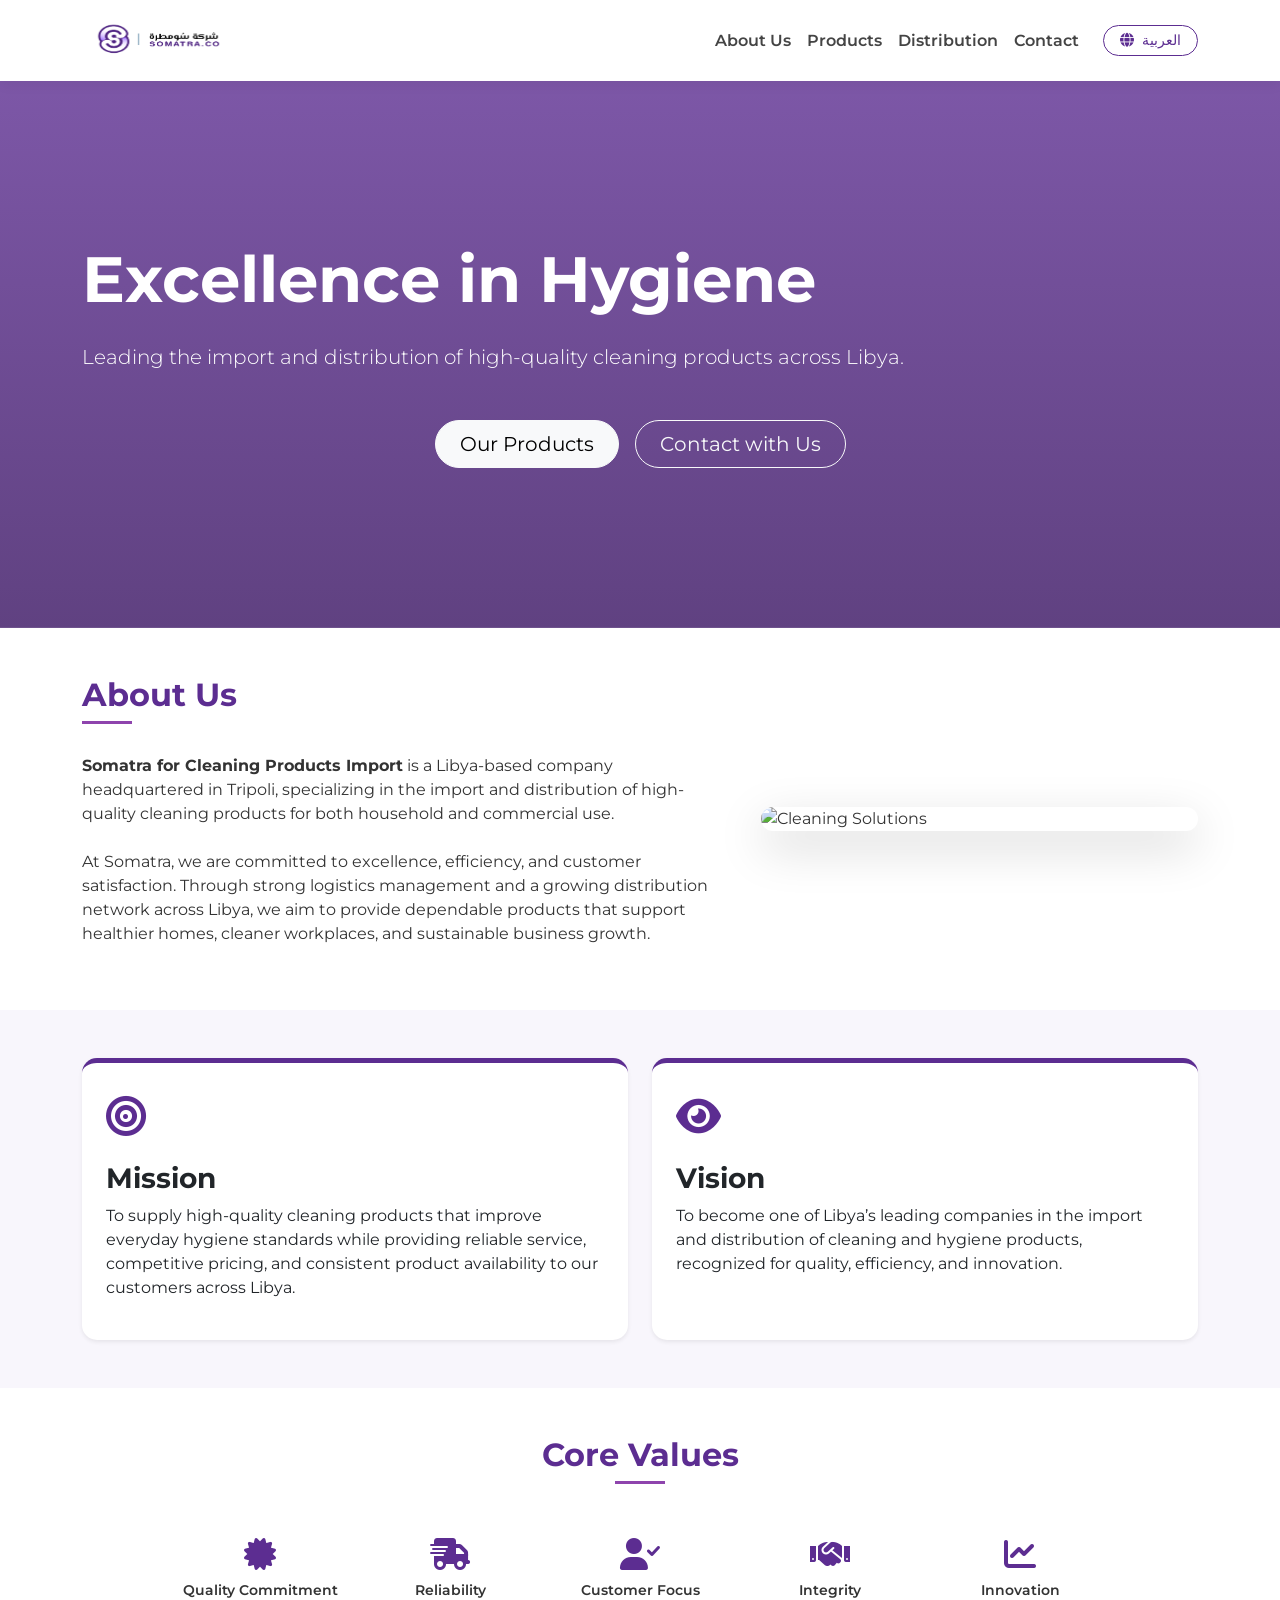
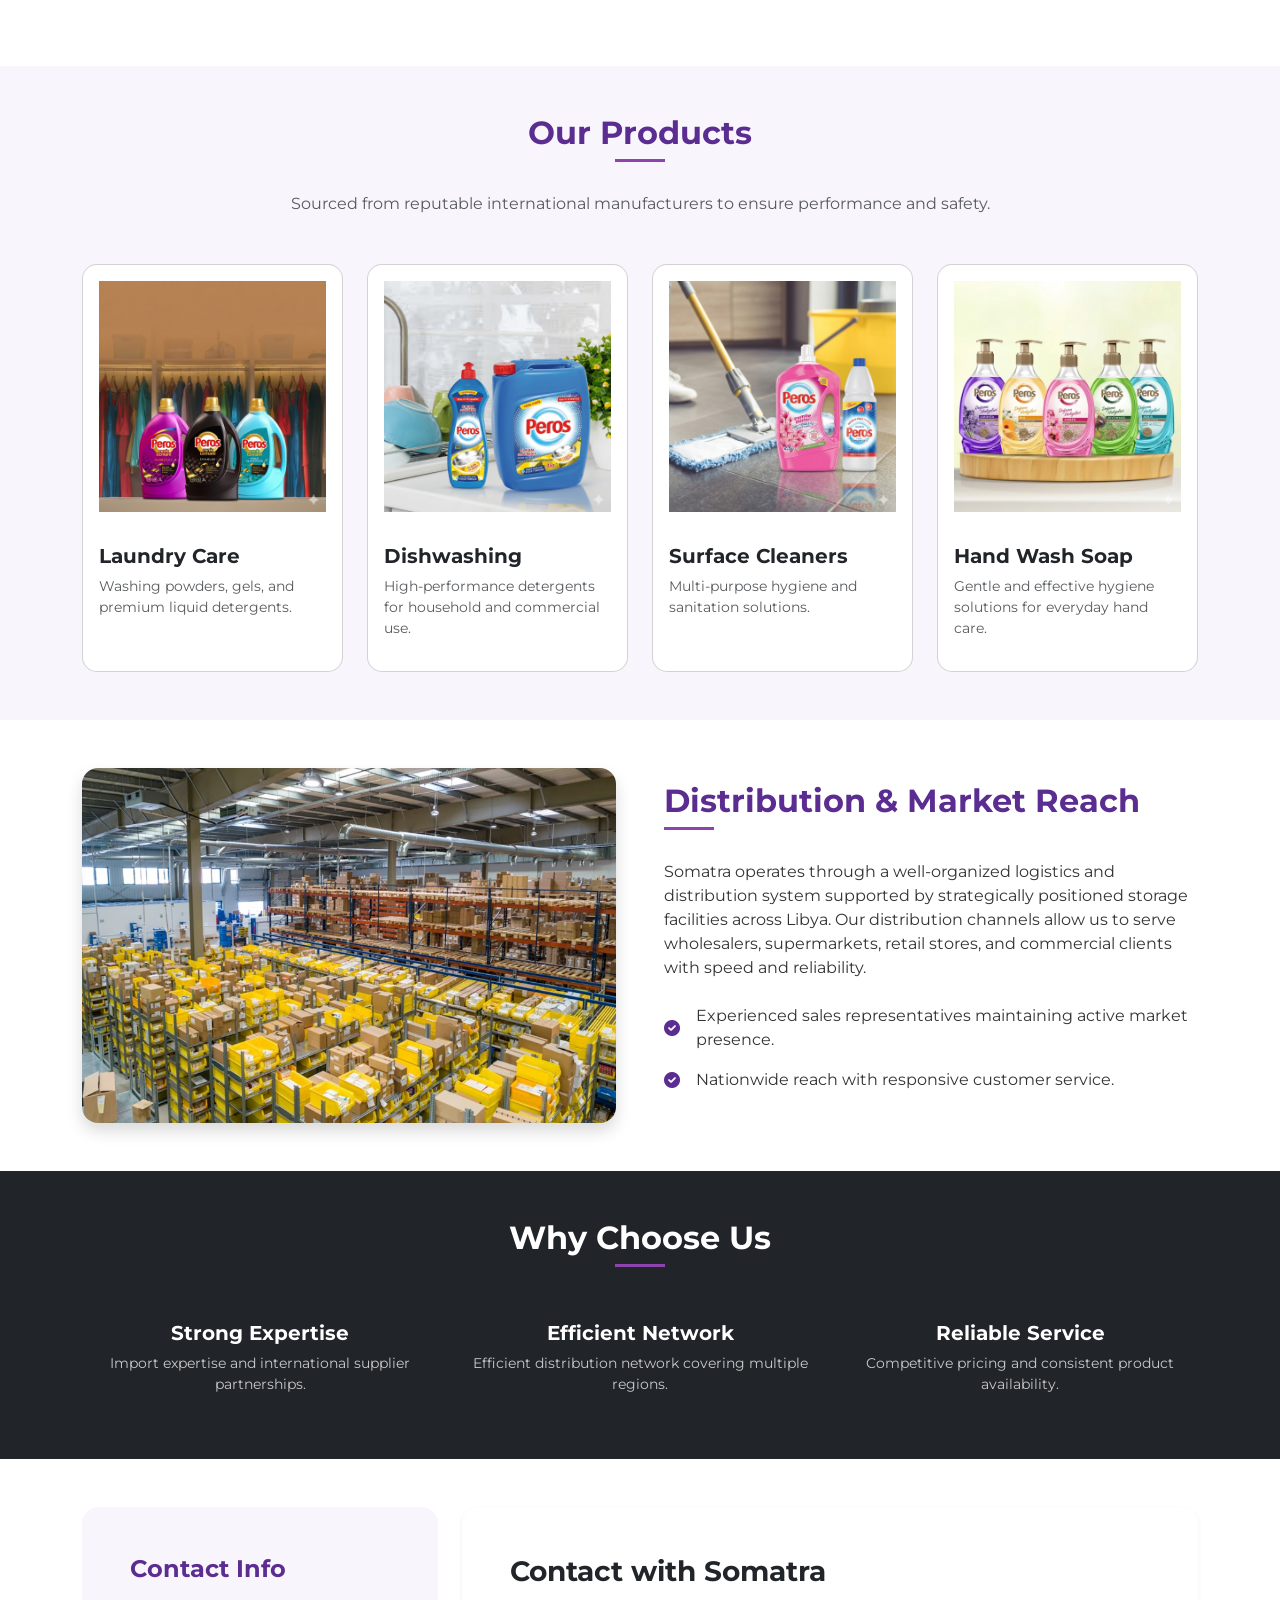
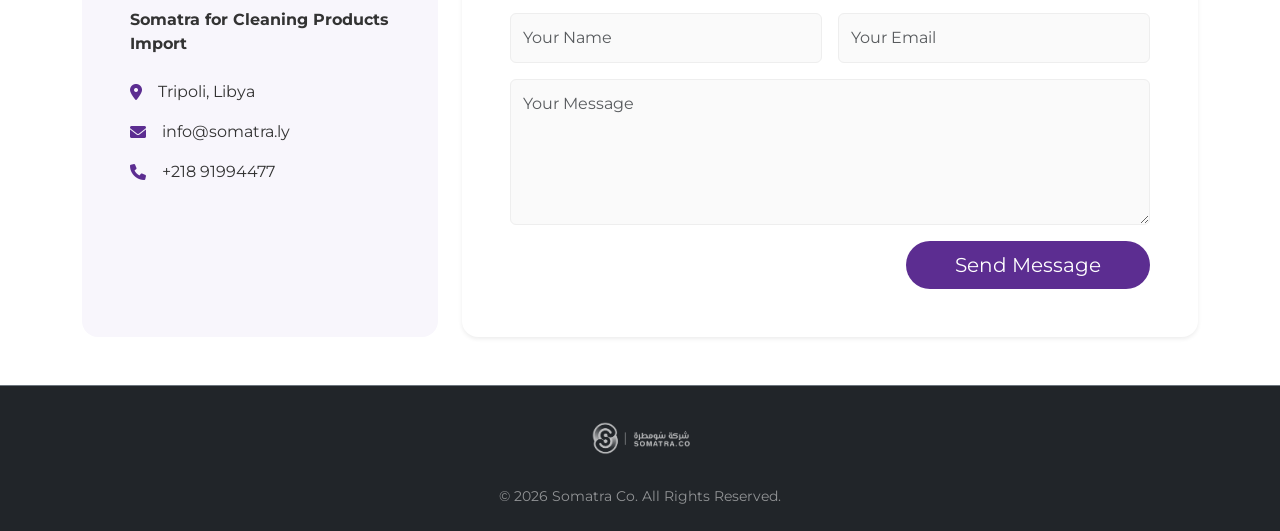
==== index.html @ 6fe9562f "Add files via upload Initial upload v2" ====
<!DOCTYPE html>
<html lang="en" dir="ltr">
<head>
    <meta charset="UTF-8">
    <meta name="viewport" content="width=device-width, initial-scale=1.0">
    <title>Somatra | Cleaning Products Import</title>
    
    <link href="https://cdn.jsdelivr.net/npm/bootstrap@5.3.0/dist/css/bootstrap.min.css" rel="stylesheet">
    <link href="https://fonts.googleapis.com/css2?family=Montserrat:wght@400;700&family=Noto+Kufi+Arabic:wght@400;700&display=swap" rel="stylesheet">
    <link rel="stylesheet" href="https://cdnjs.cloudflare.com/ajax/libs/font-awesome/6.0.0/css/all.min.css">
    <link rel="stylesheet" href="css/style.css">
</head>
<body>

    <nav class="navbar navbar-expand-lg sticky-top">
        <div class="container">
            <a class="navbar-brand" href="#">
                <img src="images\Logo_2.png" alt="Somatra Logo" height="65" width="150">
            </a>
            <button class="navbar-toggler" type="button" data-bs-toggle="collapse" data-bs-target="#navbarNav">
                <span class="navbar-toggler-icon"></span>
            </button>
            <div class="collapse navbar-collapse" id="navbarNav">
                <ul class="navbar-nav ms-auto align-items-center">
                    <li class="nav-item"><a class="nav-link" href="#about">About Us</a></li>
                    <li class="nav-item"><a class="nav-link" href="#products">Products</a></li>
                    <li class="nav-item"><a class="nav-link" href="#distribution">Distribution</a></li>
                    <li class="nav-item"><a class="nav-link" href="#contact">Contact</a></li>
                    <li class="nav-item ms-lg-3">
                        <button class="btn btn-outline-purple btn-sm rounded-pill px-3" id="lang-toggle">
                            <i class="fas fa-globe me-1"></i> العربية
                        </button>
                    </li>
                </ul>
            </div>
        </div>
    </nav>

    <header class="hero">
        <div class="container">
            <h1 class="display-3 fw-bold mb-4">Excellence in Hygiene</h1>
            <p class="lead mb-5">Leading the import and distribution of high-quality cleaning products across Libya.</p>
            <div class="d-flex justify-content-center gap-3">
                <a href="#products" class="btn btn-light btn-lg rounded-pill px-4">Our Products</a>
                <a href="#contact" class="btn btn-outline-light btn-lg rounded-pill px-4">Contact with Us</a>
            </div>
        </div>
    </header>

    <section id="about" class="py-5">
        <div class="container">
            <div class="row align-items-center g-5">
                <div class="col-lg-7">
                    <h2 class="section-title text-start">About Us</h2>
                    <p class="mb-4"><strong>Somatra for Cleaning Products Import</strong> is a Libya-based company headquartered in Tripoli, specializing in the import and distribution of high-quality cleaning products for both household and commercial use.</p>
                    <p>At Somatra, we are committed to excellence, efficiency, and customer satisfaction. Through strong logistics management and a growing distribution network across Libya, we aim to provide dependable products that support healthier homes, cleaner workplaces, and sustainable business growth.</p>
                </div>
                <div class="col-lg-5">
                    <div class="about-img-wrapper shadow-lg rounded-4 overflow-hidden">
                        <img src="images/Pr_1.png" alt="Cleaning Solutions" class="img-fluid">
                    </div>
                </div>
            </div>
        </div>
    </section>

    <section class="py-5 bg-light-purple">
        <div class="container">
            <div class="row g-4">
                <div class="col-md-6">
                    <div class="card mission-card h-100 p-4 shadow-sm border-0 border-top-purple">
                        <div class="card-icon"><i class="fas fa-bullseye"></i></div>
                        <h3 class="fw-bold">Mission</h3>
                        <p>To supply high-quality cleaning products that improve everyday hygiene standards while providing reliable service, competitive pricing, and consistent product availability to our customers across Libya.</p>
                    </div>
                </div>
                <div class="col-md-6">
                    <div class="card vision-card h-100 p-4 shadow-sm border-0 border-top-purple">
                        <div class="card-icon"><i class="fas fa-eye"></i></div>
                        <h3 class="fw-bold">Vision</h3>
                        <p>To become one of Libya’s leading companies in the import and distribution of cleaning and hygiene products, recognized for quality, efficiency, and innovation.</p>
                    </div>
                </div>
            </div>
        </div>
    </section>

    <section class="py-5">
        <div class="container text-center">
            <h2 class="section-title">Core Values</h2>
            <div class="row g-4 mt-4">
                <div class="col-md-4 col-lg-2 offset-lg-1">
                    <div class="value-item"><i class="fas fa-certificate"></i><p>Quality Commitment</p></div>
                </div>
                <div class="col-md-4 col-lg-2">
                    <div class="value-item"><i class="fas fa-shipping-fast"></i><p>Reliability</p></div>
                </div>
                <div class="col-md-4 col-lg-2">
                    <div class="value-item"><i class="fas fa-user-check"></i><p>Customer Focus</p></div>
                </div>
                <div class="col-md-6 col-lg-2">
                    <div class="value-item"><i class="fas fa-handshake"></i><p>Integrity</p></div>
                </div>
                <div class="col-md-6 col-lg-2">
                    <div class="value-item"><i class="fas fa-chart-line"></i><p>Innovation</p></div>
                </div>
            </div>
        </div>
    </section>

    <section id="products" class="py-5 bg-light-purple">
    <div class="container">
        <h2 class="section-title">Our Products</h2>
        <p class="text-center mb-5 text-muted">Sourced from reputable international manufacturers to ensure performance and safety.</p>
        <div class="row g-4">
            <div class="col-lg-3 col-md-6">
                <div class="card product-card h-100">
                    <img src="images/Product_12.png" class="card-img-top p-3 rounded-4" alt="Laundry">
                    <div class="card-body">
                        <h5 class="fw-bold">Laundry Care</h5>
                        <p class="small text-muted">Washing powders, gels, and premium liquid detergents.</p>
                    </div>
                </div>
            </div>
            
            <div class="col-lg-3 col-md-6">
                <div class="card product-card h-100">
                    <img src="images/Product_10.png" class="card-img-top p-3 rounded-4" alt="Dishwashing">
                    <div class="card-body">
                        <h5 class="fw-bold">Dishwashing</h5>
                        <p class="small text-muted">High-performance detergents for household and commercial use.</p>
                    </div>
                </div>
            </div>
            
            <div class="col-lg-3 col-md-6">
                <div class="card product-card h-100">
                    <img src="images/Product_11.png" class="card-img-top p-3 rounded-4" alt="Surfaces">
                    <div class="card-body">
                        <h5 class="fw-bold">Surface Cleaners</h5>
                        <p class="small text-muted">Multi-purpose hygiene and sanitation solutions.</p>
                    </div>
                </div>
            </div>

            <div class="col-lg-3 col-md-6">
                <div class="card product-card h-100">
                    <img src="images/Product_13.png" class="card-img-top p-3 rounded-4" alt="Hand Wash Soap">
                    <div class="card-body">
                        <h5 class="fw-bold">Hand Wash Soap</h5>
                        <p class="small text-muted">Gentle and effective hygiene solutions for everyday hand care.</p>
                    </div>
                </div>
            </div>
        </div>
    </div>
</section>

    <section id="distribution" class="py-5">
        <div class="container">
            <div class="row g-5 align-items-center">
                <div class="col-lg-6 order-lg-2">
                    <h2 class="section-title text-start">Distribution & Market Reach</h2>
                    <p>Somatra operates through a well-organized logistics and distribution system supported by strategically positioned storage facilities across Libya. Our distribution channels allow us to serve wholesalers, supermarkets, retail stores, and commercial clients with speed and reliability.</p>
                    <div class="mt-4">
                        <div class="d-flex align-items-center mb-3">
                            <i class="fas fa-check-circle text-purple me-3"></i>
                            <span>Experienced sales representatives maintaining active market presence.</span>
                        </div>
                        <div class="d-flex align-items-center mb-3">
                            <i class="fas fa-check-circle text-purple me-3"></i>
                            <span>Nationwide reach with responsive customer service.</span>
                        </div>
                    </div>
                </div>
                <div class="col-lg-6 order-lg-1">
                    <img src="images\pr_0.png" alt="Distribution" class="img-fluid rounded-4 shadow">
                </div>
            </div>
        </div>
    </section>

    <section class="py-5 bg-dark text-white">
        <div class="container text-center">
            <h2 class="section-title text-white">Why Choose Us</h2>
            <div class="row g-4 mt-2">
                <div class="col-md-4">
                    <h5 class="fw-bold">Strong Expertise</h5>
                    <p class="small opacity-75">Import expertise and international supplier partnerships.</p>
                </div>
                <div class="col-md-4">
                    <h5 class="fw-bold">Efficient Network</h5>
                    <p class="small opacity-75">Efficient distribution network covering multiple regions.</p>
                </div>
                <div class="col-md-4">
                    <h5 class="fw-bold">Reliable Service</h5>
                    <p class="small opacity-75">Competitive pricing and consistent product availability.</p>
                </div>
            </div>
        </div>
    </section>

    <section id="contact" class="py-5">
        <div class="container">
            <div class="row g-4">
                <div class="col-lg-4">
                    <div class="bg-light-purple p-5 rounded-4 h-100">
                        <h4 class="fw-bold text-purple mb-4">Contact Info</h4>
                        <p class="mb-4"><strong>Somatra for Cleaning Products Import</strong></p>
                        <div class="mb-3 d-flex align-items-center">
                            <i class="fas fa-map-marker-alt text-purple me-3"></i>
                            <span>Tripoli, Libya</span>
                        </div>
                        <div class="mb-3 d-flex align-items-center">
                            <i class="fas fa-envelope text-purple me-3"></i>
                            <span>info@somatra.ly</span>
                        </div>
                        <div class="mb-3 d-flex align-items-center">
                            <i class="fas fa-phone text-purple me-3"></i>
                            <span>+218 91994477</span>
                        </div>
                    </div>
                </div>
                <div class="col-lg-8">
                    <div class="card p-4 p-md-5 shadow-sm border-0 rounded-4">
                        <h3 class="fw-bold mb-4">Contact with Somatra</h3>
                        <form id="contactForm">
                            <div class="row g-3">
                                <div class="col-md-6">
                                    <input type="text" class="form-control" placeholder="Your Name" required>
                                </div>
                                <div class="col-md-6">
                                    <input type="email" class="form-control" placeholder="Your Email" required>
                                </div>
                                <div class="col-12">
                                    <textarea class="form-control" rows="5" placeholder="Your Message" required></textarea>
                                </div>
                                <div class="col-12 text-end">
                                    <button type="submit" class="btn btn-purple btn-lg px-5 rounded-pill">Send Message</button>
                                </div>
                            </div>
                        </form>
                    </div>
                </div>
            </div>
        </div>
    </section>

    <footer class="py-4 bg-dark text-white border-top border-secondary">
        <div class="container text-center">
            <img src="images\Logo_2.png" alt="Logo" class="mb-3 invert-logo" style="max-height: 60px;">
            <p class="small mb-0 opacity-50">&copy; 2026 Somatra Co. All Rights Reserved.</p>
        </div>
    </footer>

    <script src="https://cdn.jsdelivr.net/npm/bootstrap@5.3.0/dist/js/bootstrap.bundle.min.js"></script>
    <script src="js/script.js"></script>
</body>
</html>
---- css/style.css ----
/* Brand Variables */
:root {
    --primary-purple: #5c2d91;
    --dark-purple: #44206b;
    --light-purple: #f8f6fc;
    --accent-color: #8e44ad;
}

body {
    font-family: 'Montserrat', sans-serif;
    color: #333;
    overflow-x: hidden;
}

/* Typography & Layout */
.section-title {
    color: var(--primary-purple);
    font-weight: 700;
    margin-bottom: 40px;
    position: relative;
    text-align: center;
}
.section-title::after {
    content: '';
    width: 50px;
    height: 3px;
    background: var(--accent-color);
    position: absolute;
    bottom: -10px;
    left: 50%;
    transform: translateX(-50%);
}
.section-title.text-start::after { left: 25px; }

/* Colors Utility */
.text-purple { color: var(--primary-purple); }
.bg-light-purple { background-color: var(--light-purple); }
.btn-purple { background-color: var(--primary-purple); color: white; }
.btn-purple:hover { background-color: var(--dark-purple); color: white; }
.btn-outline-purple { border-color: var(--primary-purple); color: var(--primary-purple); }
.btn-outline-purple:hover { background-color: var(--primary-purple); color: white; }

/* Navbar */
.navbar { background: white; box-shadow: 0 4px 12px rgba(0,0,0,0.05); }
.navbar-brand img { max-height: 55px; }
.nav-link { font-weight: 600; color: #444 !important; transition: 0.3s; }
.nav-link:hover { color: var(--primary-purple) !important; }

/* Hero */
.hero {
    background: linear-gradient(rgba(92, 45, 145, 0.8), rgba(68, 32, 107, 0.85)), 
                url('https://images.unsplash.com/photo-1551446591-142875a901a1?auto=format&fit=crop&w=1600');
    background-size: cover;
    background-position: center;
    color: white;
    padding: 160px 0;
}

/* Cards */
.card { transition: 0.4s; border-radius: 15px; }
.product-card:hover { transform: translateY(-8px); box-shadow: 0 10px 25px rgba(0,0,0,0.1); }
.card-icon { font-size: 2.5rem; color: var(--primary-purple); margin-bottom: 15px; }
.border-top-purple { border-top: 5px solid var(--primary-purple) !important; }

/* Values Section */
.value-item i { font-size: 2rem; color: var(--primary-purple); margin-bottom: 10px; }
.value-item p { font-weight: 600; font-size: 0.9rem; }

/* Forms */
.form-control { padding: 12px; border: 1px solid #eee; background: #fafafa; }
.form-control:focus { box-shadow: 0 0 0 0.2rem rgba(92, 45, 145, 0.15); border-color: var(--primary-purple); }

/* Footer */
.invert-logo { filter: brightness(0) invert(1); opacity: 0.7; }
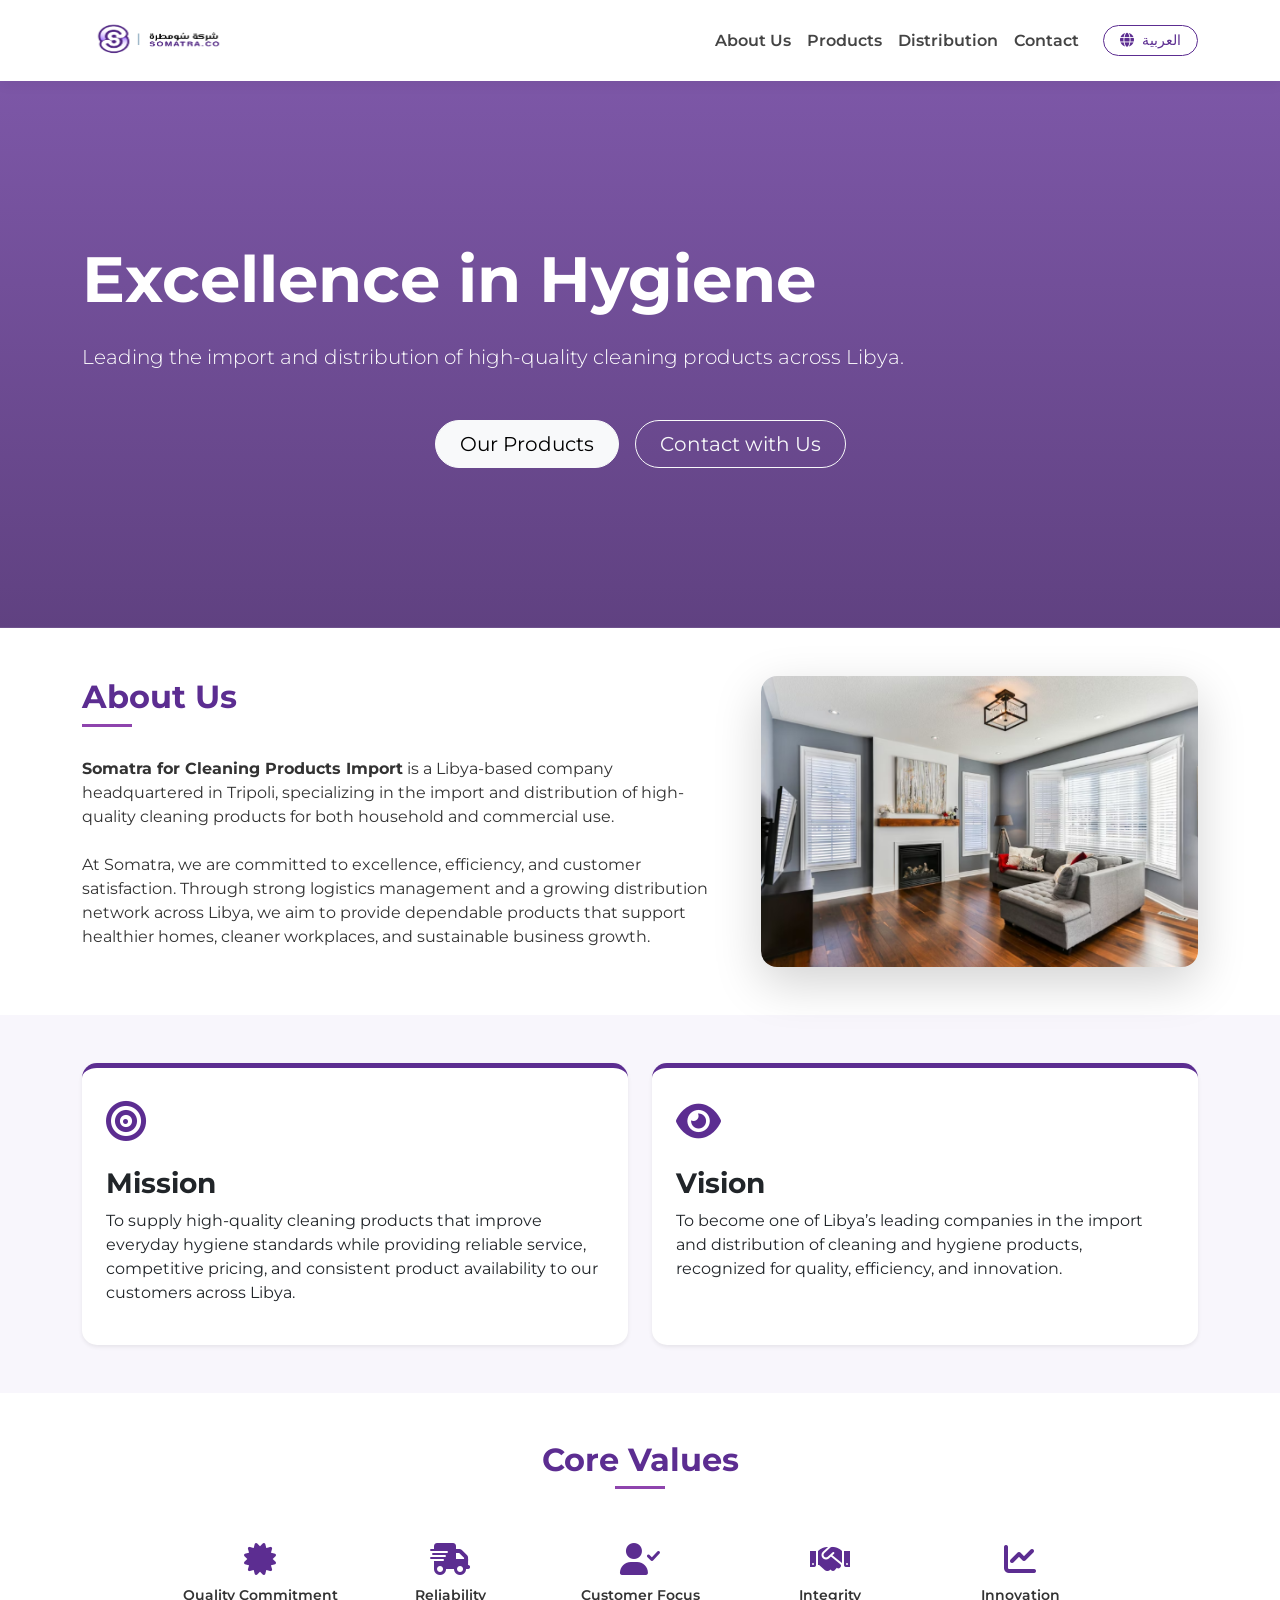
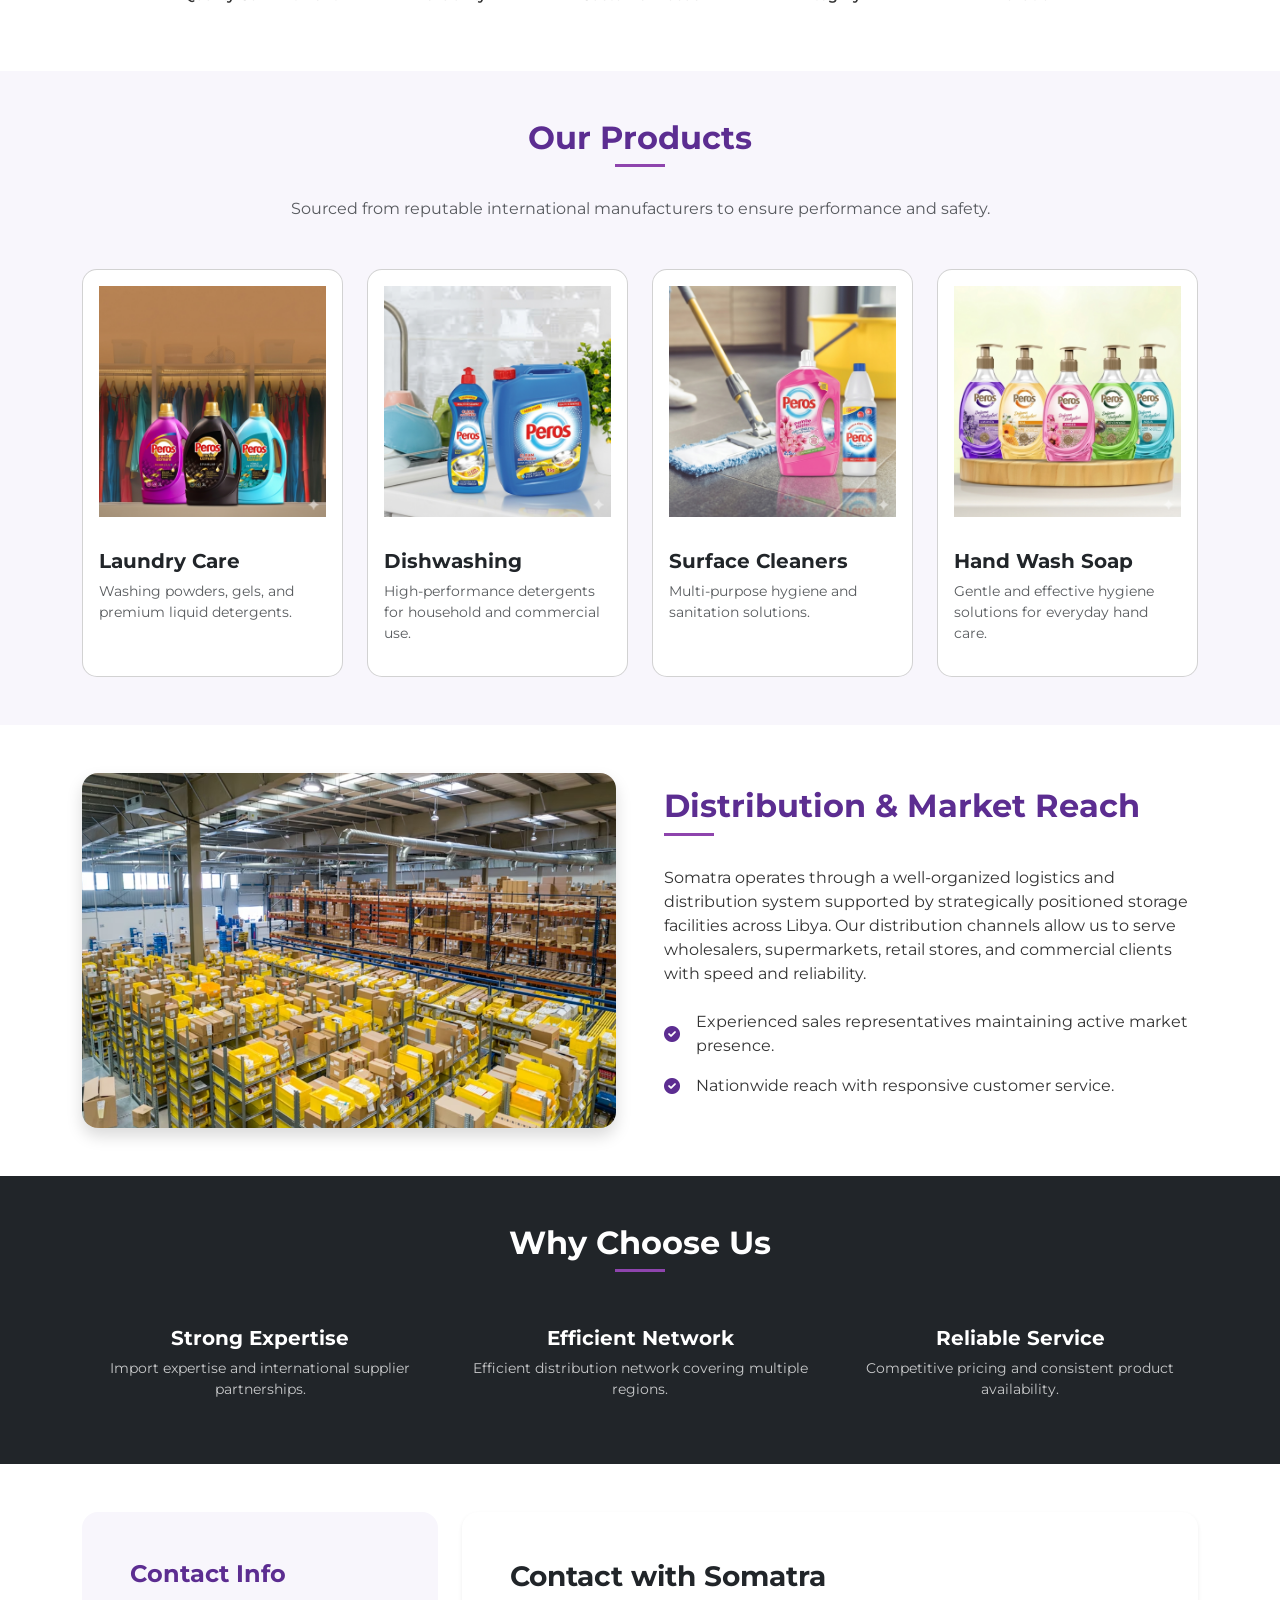
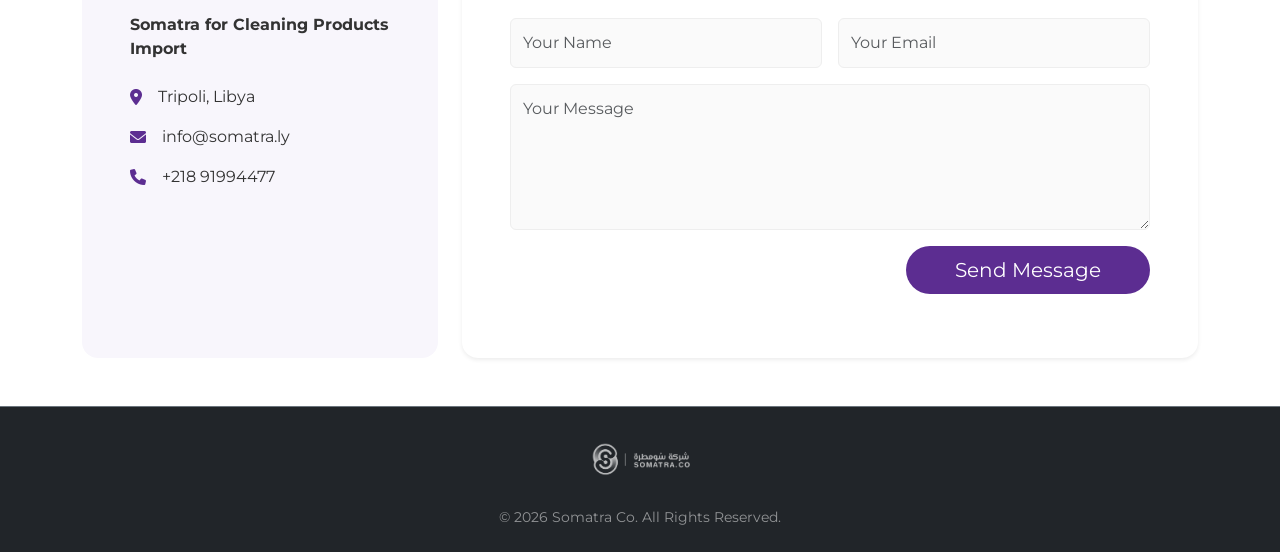
==== commit c755101f: "Update index.html the email form changed" ====
--- a/index.html
+++ b/index.html
@@ -57,7 +57,7 @@
                 </div>
                 <div class="col-lg-5">
                     <div class="about-img-wrapper shadow-lg rounded-4 overflow-hidden">
-                        <img src="images/Pr_1.png" alt="Cleaning Solutions" class="img-fluid">
+                        <img src="images\Pr_1.png" alt="Cleaning Solutions" class="img-fluid">
                     </div>
                 </div>
             </div>
@@ -135,7 +135,7 @@
             
             <div class="col-lg-3 col-md-6">
                 <div class="card product-card h-100">
-                    <img src="images/Product_11.png" class="card-img-top p-3 rounded-4" alt="Surfaces">
+                    <img src="images\Product_11.png" class="card-img-top p-3 rounded-4" alt="Surfaces">
                     <div class="card-body">
                         <h5 class="fw-bold">Surface Cleaners</h5>
                         <p class="small text-muted">Multi-purpose hygiene and sanitation solutions.</p>
@@ -145,7 +145,7 @@
 
             <div class="col-lg-3 col-md-6">
                 <div class="card product-card h-100">
-                    <img src="images/Product_13.png" class="card-img-top p-3 rounded-4" alt="Hand Wash Soap">
+                    <img src="images\Product_13.png" class="card-img-top p-3 rounded-4" alt="Hand Wash Soap">
                     <div class="card-body">
                         <h5 class="fw-bold">Hand Wash Soap</h5>
                         <p class="small text-muted">Gentle and effective hygiene solutions for everyday hand care.</p>
@@ -174,7 +174,7 @@
                     </div>
                 </div>
                 <div class="col-lg-6 order-lg-1">
-                    <img src="images\pr_0.png" alt="Distribution" class="img-fluid rounded-4 shadow">
+                    <img src="images\pr_2.png" alt="Distribution" class="img-fluid rounded-4 shadow">
                 </div>
             </div>
         </div>
@@ -223,22 +223,30 @@
                 </div>
                 <div class="col-lg-8">
                     <div class="card p-4 p-md-5 shadow-sm border-0 rounded-4">
-                        <h3 class="fw-bold mb-4">Contact with Somatra</h3>
-                        <form id="contactForm">
+                        <h3 class="fw-bold mb-4" data-i18n="contact-form-title">Contact with Somatra</h3>
+
+                        <form id="contactForm" action="https://formspree.io/f/xqegeorp" method="POST">
                             <div class="row g-3">
                                 <div class="col-md-6">
-                                    <input type="text" class="form-control" placeholder="Your Name" required>
+                                    <input type="text" name="name" class="form-control" placeholder="Your Name" required
+                                        data-i18n-placeholder="form-name">
                                 </div>
                                 <div class="col-md-6">
-                                    <input type="email" class="form-control" placeholder="Your Email" required>
+                                    <input type="email" name="_replyto" class="form-control" placeholder="Your Email"
+                                        required data-i18n-placeholder="form-email">
                                 </div>
                                 <div class="col-12">
-                                    <textarea class="form-control" rows="5" placeholder="Your Message" required></textarea>
-                                </div>
+                                    <textarea name="message" class="form-control" rows="5" placeholder="Your Message"
+                                        required data-i18n-placeholder="form-msg"></textarea>
+                                </div>
+                                <input type="hidden" name="_subject" value="New Message from Somatra Website">
+
                                 <div class="col-12 text-end">
-                                    <button type="submit" class="btn btn-purple btn-lg px-5 rounded-pill">Send Message</button>
+                                    <button type="submit" id="submitBtn" class="btn btn-purple btn-lg px-5 rounded-pill"
+                                        data-i18n="form-btn">Send Message</button>
                                 </div>
                             </div>
+                            <div id="formStatus" class="mt-3 text-center"></div>
                         </form>
                     </div>
                 </div>
@@ -256,4 +264,4 @@
     <script src="https://cdn.jsdelivr.net/npm/bootstrap@5.3.0/dist/js/bootstrap.bundle.min.js"></script>
     <script src="js/script.js"></script>
 </body>
-</html>+</html>
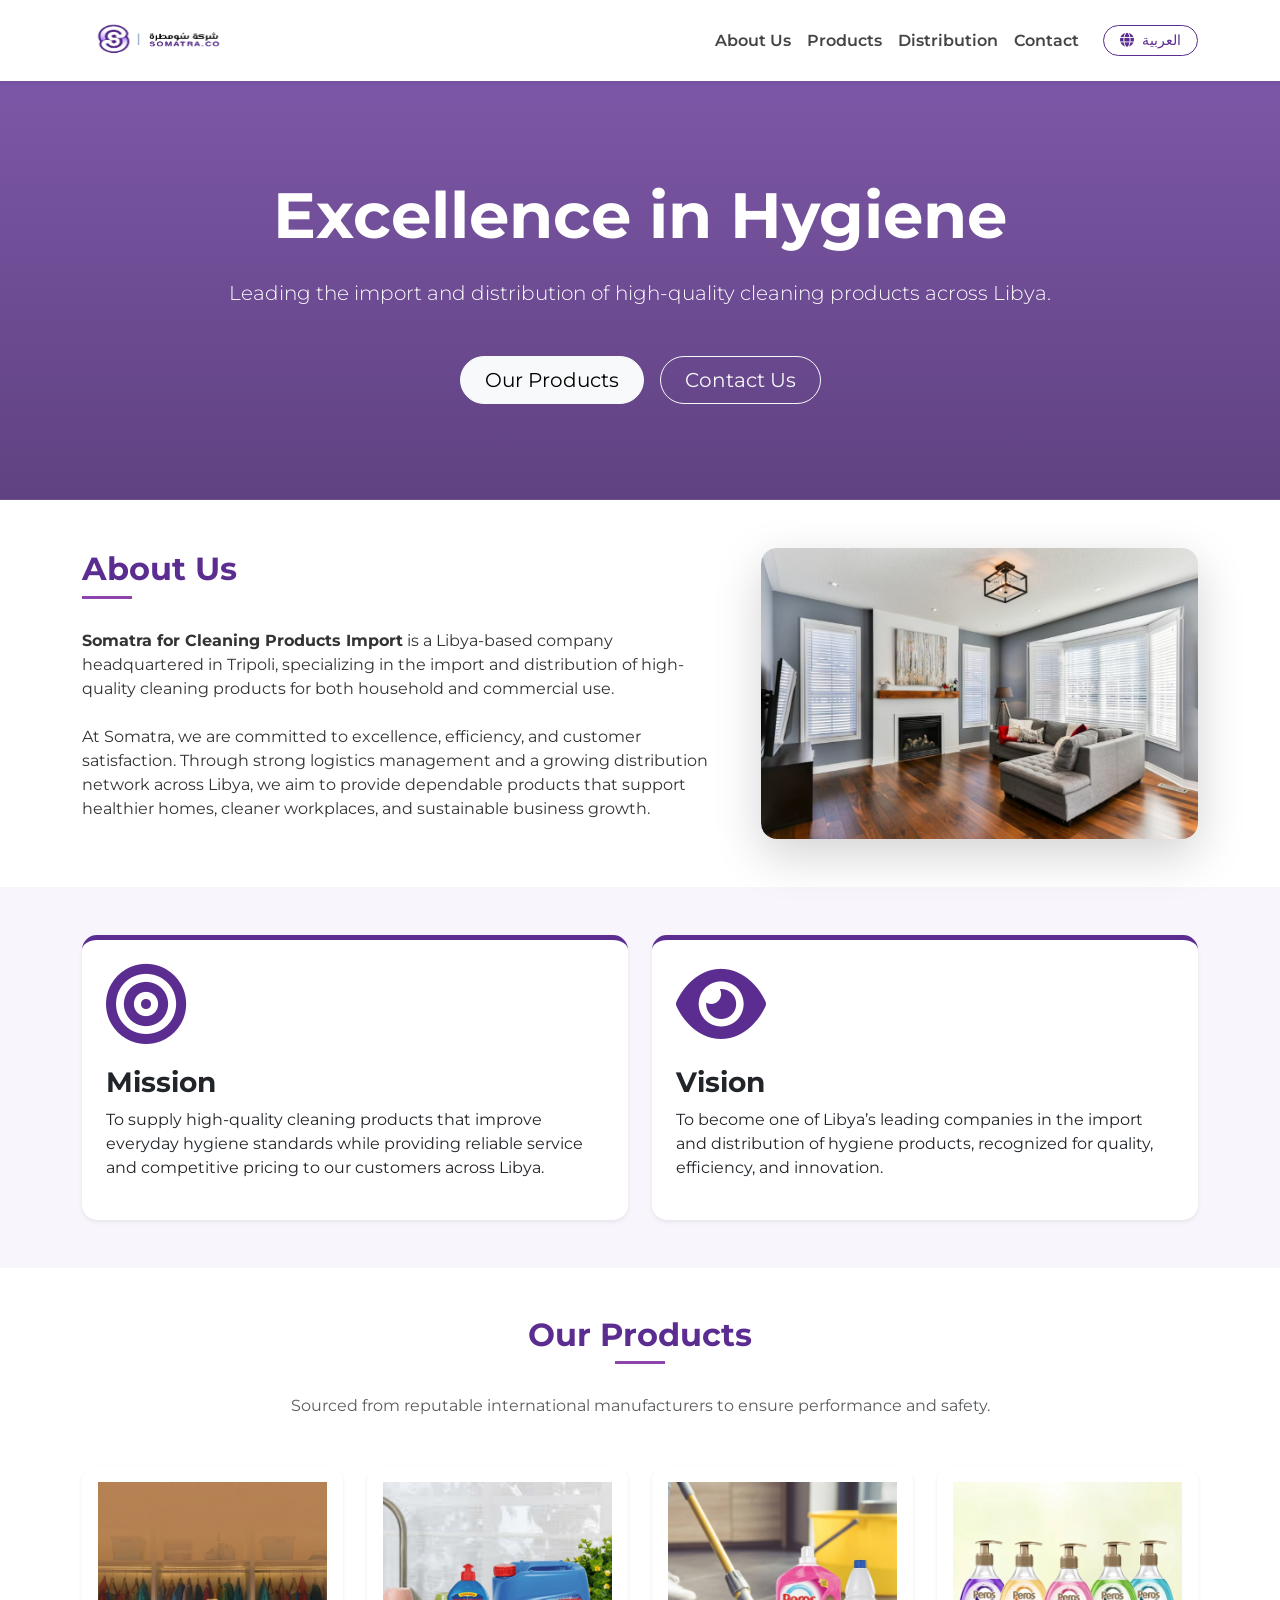
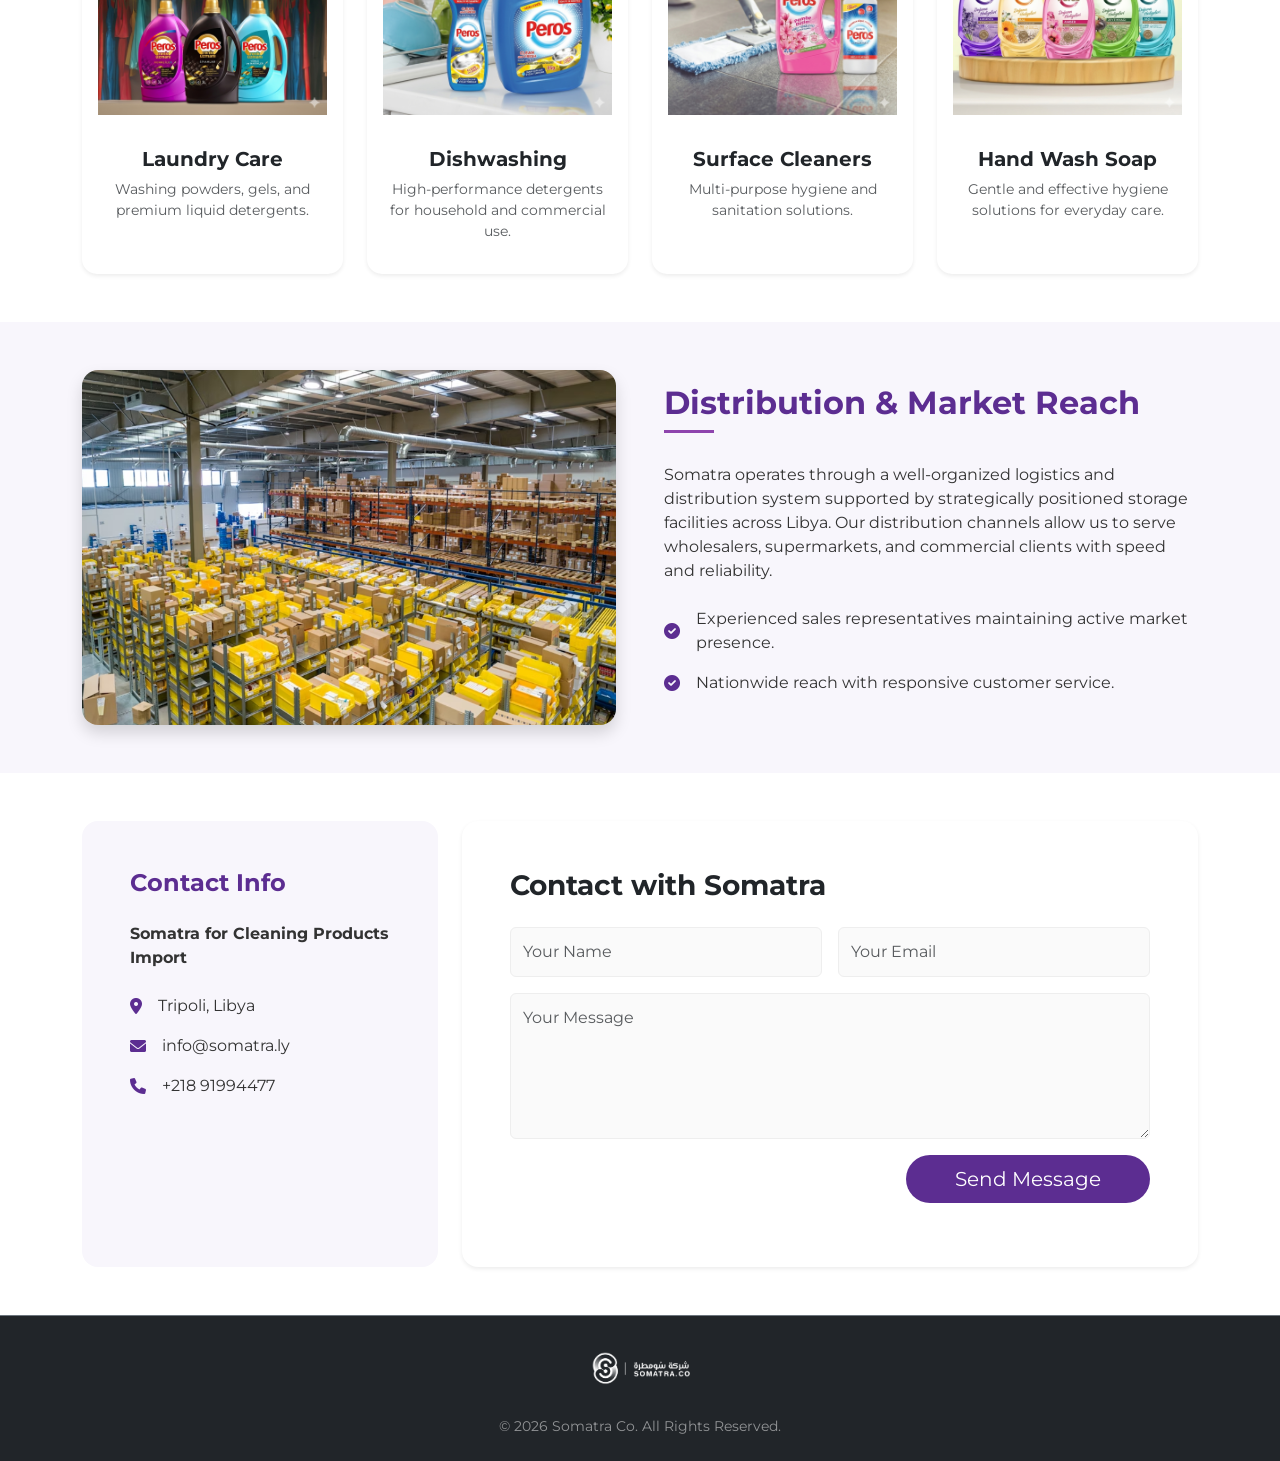
==== commit 65c96415: "Add files via upload" ====
--- a/index.html
+++ b/index.html
@@ -1,21 +1,26 @@
 <!DOCTYPE html>
 <html lang="en" dir="ltr">
+
 <head>
     <meta charset="UTF-8">
     <meta name="viewport" content="width=device-width, initial-scale=1.0">
     <title>Somatra | Cleaning Products Import</title>
-    
+
+    <link rel="alternate" hreflang="ar" href="ar.html" />
+    <link rel="alternate" hreflang="en" href="index.html" />
+
     <link href="https://cdn.jsdelivr.net/npm/bootstrap@5.3.0/dist/css/bootstrap.min.css" rel="stylesheet">
     <link href="https://fonts.googleapis.com/css2?family=Montserrat:wght@400;700&family=Noto+Kufi+Arabic:wght@400;700&display=swap" rel="stylesheet">
     <link rel="stylesheet" href="https://cdnjs.cloudflare.com/ajax/libs/font-awesome/6.0.0/css/all.min.css">
     <link rel="stylesheet" href="css/style.css">
 </head>
+
 <body>
 
-    <nav class="navbar navbar-expand-lg sticky-top">
-        <div class="container">
-            <a class="navbar-brand" href="#">
-                <img src="images\Logo_2.png" alt="Somatra Logo" height="65" width="150">
+    <nav class="navbar navbar-expand-lg sticky-top shadow-sm bg-white">
+        <div class="container">
+            <a class="navbar-brand" href="index.html">
+                <img src="images/Logo_2.png" alt="Somatra Logo" height="65" width="150">
             </a>
             <button class="navbar-toggler" type="button" data-bs-toggle="collapse" data-bs-target="#navbarNav">
                 <span class="navbar-toggler-icon"></span>
@@ -27,22 +32,22 @@
                     <li class="nav-item"><a class="nav-link" href="#distribution">Distribution</a></li>
                     <li class="nav-item"><a class="nav-link" href="#contact">Contact</a></li>
                     <li class="nav-item ms-lg-3">
-                        <button class="btn btn-outline-purple btn-sm rounded-pill px-3" id="lang-toggle">
+                        <a href="ar.html" class="btn btn-outline-purple btn-sm rounded-pill px-3">
                             <i class="fas fa-globe me-1"></i> العربية
-                        </button>
+                        </a>
                     </li>
                 </ul>
             </div>
         </div>
     </nav>
 
-    <header class="hero">
-        <div class="container">
+    <header class="hero text-center py-5 bg-purple text-white">
+        <div class="container py-5">
             <h1 class="display-3 fw-bold mb-4">Excellence in Hygiene</h1>
             <p class="lead mb-5">Leading the import and distribution of high-quality cleaning products across Libya.</p>
             <div class="d-flex justify-content-center gap-3">
                 <a href="#products" class="btn btn-light btn-lg rounded-pill px-4">Our Products</a>
-                <a href="#contact" class="btn btn-outline-light btn-lg rounded-pill px-4">Contact with Us</a>
+                <a href="#contact" class="btn btn-outline-light btn-lg rounded-pill px-4">Contact Us</a>
             </div>
         </div>
     </header>
@@ -57,7 +62,7 @@
                 </div>
                 <div class="col-lg-5">
                     <div class="about-img-wrapper shadow-lg rounded-4 overflow-hidden">
-                        <img src="images\Pr_1.png" alt="Cleaning Solutions" class="img-fluid">
+                        <img src="images/Pr_1.png" alt="Cleaning Solutions" class="img-fluid">
                     </div>
                 </div>
             </div>
@@ -69,99 +74,73 @@
             <div class="row g-4">
                 <div class="col-md-6">
                     <div class="card mission-card h-100 p-4 shadow-sm border-0 border-top-purple">
-                        <div class="card-icon"><i class="fas fa-bullseye"></i></div>
+                        <div class="card-icon mb-3"><i class="fas fa-bullseye fa-2x text-purple"></i></div>
                         <h3 class="fw-bold">Mission</h3>
-                        <p>To supply high-quality cleaning products that improve everyday hygiene standards while providing reliable service, competitive pricing, and consistent product availability to our customers across Libya.</p>
+                        <p>To supply high-quality cleaning products that improve everyday hygiene standards while providing reliable service and competitive pricing to our customers across Libya.</p>
                     </div>
                 </div>
                 <div class="col-md-6">
                     <div class="card vision-card h-100 p-4 shadow-sm border-0 border-top-purple">
-                        <div class="card-icon"><i class="fas fa-eye"></i></div>
+                        <div class="card-icon mb-3"><i class="fas fa-eye fa-2x text-purple"></i></div>
                         <h3 class="fw-bold">Vision</h3>
-                        <p>To become one of Libya’s leading companies in the import and distribution of cleaning and hygiene products, recognized for quality, efficiency, and innovation.</p>
-                    </div>
-                </div>
-            </div>
-        </div>
-    </section>
-
-    <section class="py-5">
+                        <p>To become one of Libya’s leading companies in the import and distribution of hygiene products, recognized for quality, efficiency, and innovation.</p>
+                    </div>
+                </div>
+            </div>
+        </div>
+    </section>
+
+    <section id="products" class="py-5">
         <div class="container text-center">
-            <h2 class="section-title">Core Values</h2>
-            <div class="row g-4 mt-4">
-                <div class="col-md-4 col-lg-2 offset-lg-1">
-                    <div class="value-item"><i class="fas fa-certificate"></i><p>Quality Commitment</p></div>
-                </div>
-                <div class="col-md-4 col-lg-2">
-                    <div class="value-item"><i class="fas fa-shipping-fast"></i><p>Reliability</p></div>
-                </div>
-                <div class="col-md-4 col-lg-2">
-                    <div class="value-item"><i class="fas fa-user-check"></i><p>Customer Focus</p></div>
-                </div>
-                <div class="col-md-6 col-lg-2">
-                    <div class="value-item"><i class="fas fa-handshake"></i><p>Integrity</p></div>
-                </div>
-                <div class="col-md-6 col-lg-2">
-                    <div class="value-item"><i class="fas fa-chart-line"></i><p>Innovation</p></div>
-                </div>
-            </div>
-        </div>
-    </section>
-
-    <section id="products" class="py-5 bg-light-purple">
-    <div class="container">
-        <h2 class="section-title">Our Products</h2>
-        <p class="text-center mb-5 text-muted">Sourced from reputable international manufacturers to ensure performance and safety.</p>
-        <div class="row g-4">
-            <div class="col-lg-3 col-md-6">
-                <div class="card product-card h-100">
-                    <img src="images/Product_12.png" class="card-img-top p-3 rounded-4" alt="Laundry">
-                    <div class="card-body">
-                        <h5 class="fw-bold">Laundry Care</h5>
-                        <p class="small text-muted">Washing powders, gels, and premium liquid detergents.</p>
-                    </div>
-                </div>
-            </div>
-            
-            <div class="col-lg-3 col-md-6">
-                <div class="card product-card h-100">
-                    <img src="images/Product_10.png" class="card-img-top p-3 rounded-4" alt="Dishwashing">
-                    <div class="card-body">
-                        <h5 class="fw-bold">Dishwashing</h5>
-                        <p class="small text-muted">High-performance detergents for household and commercial use.</p>
-                    </div>
-                </div>
-            </div>
-            
-            <div class="col-lg-3 col-md-6">
-                <div class="card product-card h-100">
-                    <img src="images\Product_11.png" class="card-img-top p-3 rounded-4" alt="Surfaces">
-                    <div class="card-body">
-                        <h5 class="fw-bold">Surface Cleaners</h5>
-                        <p class="small text-muted">Multi-purpose hygiene and sanitation solutions.</p>
-                    </div>
-                </div>
-            </div>
-
-            <div class="col-lg-3 col-md-6">
-                <div class="card product-card h-100">
-                    <img src="images\Product_13.png" class="card-img-top p-3 rounded-4" alt="Hand Wash Soap">
-                    <div class="card-body">
-                        <h5 class="fw-bold">Hand Wash Soap</h5>
-                        <p class="small text-muted">Gentle and effective hygiene solutions for everyday hand care.</p>
-                    </div>
-                </div>
-            </div>
-        </div>
-    </div>
-</section>
-
-    <section id="distribution" class="py-5">
+            <h2 class="section-title">Our Products</h2>
+            <p class="mb-5 text-muted">Sourced from reputable international manufacturers to ensure performance and safety.</p>
+            <div class="row g-4">
+                <div class="col-lg-3 col-md-6">
+                    <div class="card product-card h-100 border-0 shadow-sm">
+                        <img src="images/Product_12.png" class="card-img-top p-3 rounded-4" alt="Laundry">
+                        <div class="card-body">
+                            <h5 class="fw-bold">Laundry Care</h5>
+                            <p class="small text-muted">Washing powders, gels, and premium liquid detergents.</p>
+                        </div>
+                    </div>
+                </div>
+                <div class="col-lg-3 col-md-6">
+                    <div class="card product-card h-100 border-0 shadow-sm">
+                        <img src="images/Product_10.png" class="card-img-top p-3 rounded-4" alt="Dishwashing">
+                        <div class="card-body">
+                            <h5 class="fw-bold">Dishwashing</h5>
+                            <p class="small text-muted">High-performance detergents for household and commercial use.</p>
+                        </div>
+                    </div>
+                </div>
+                <div class="col-lg-3 col-md-6">
+                    <div class="card product-card h-100 border-0 shadow-sm">
+                        <img src="images/Product_11.png" class="card-img-top p-3 rounded-4" alt="Surfaces">
+                        <div class="card-body">
+                            <h5 class="fw-bold">Surface Cleaners</h5>
+                            <p class="small text-muted">Multi-purpose hygiene and sanitation solutions.</p>
+                        </div>
+                    </div>
+                </div>
+                <div class="col-lg-3 col-md-6">
+                    <div class="card product-card h-100 border-0 shadow-sm">
+                        <img src="images/Product_13.png" class="card-img-top p-3 rounded-4" alt="Hand Wash">
+                        <div class="card-body">
+                            <h5 class="fw-bold">Hand Wash Soap</h5>
+                            <p class="small text-muted">Gentle and effective hygiene solutions for everyday care.</p>
+                        </div>
+                    </div>
+                </div>
+            </div>
+        </div>
+    </section>
+
+    <section id="distribution" class="py-5 bg-light-purple">
         <div class="container">
             <div class="row g-5 align-items-center">
                 <div class="col-lg-6 order-lg-2">
                     <h2 class="section-title text-start">Distribution & Market Reach</h2>
-                    <p>Somatra operates through a well-organized logistics and distribution system supported by strategically positioned storage facilities across Libya. Our distribution channels allow us to serve wholesalers, supermarkets, retail stores, and commercial clients with speed and reliability.</p>
+                    <p>Somatra operates through a well-organized logistics and distribution system supported by strategically positioned storage facilities across Libya. Our distribution channels allow us to serve wholesalers, supermarkets, and commercial clients with speed and reliability.</p>
                     <div class="mt-4">
                         <div class="d-flex align-items-center mb-3">
                             <i class="fas fa-check-circle text-purple me-3"></i>
@@ -174,27 +153,7 @@
                     </div>
                 </div>
                 <div class="col-lg-6 order-lg-1">
-                    <img src="images\pr_2.png" alt="Distribution" class="img-fluid rounded-4 shadow">
-                </div>
-            </div>
-        </div>
-    </section>
-
-    <section class="py-5 bg-dark text-white">
-        <div class="container text-center">
-            <h2 class="section-title text-white">Why Choose Us</h2>
-            <div class="row g-4 mt-2">
-                <div class="col-md-4">
-                    <h5 class="fw-bold">Strong Expertise</h5>
-                    <p class="small opacity-75">Import expertise and international supplier partnerships.</p>
-                </div>
-                <div class="col-md-4">
-                    <h5 class="fw-bold">Efficient Network</h5>
-                    <p class="small opacity-75">Efficient distribution network covering multiple regions.</p>
-                </div>
-                <div class="col-md-4">
-                    <h5 class="fw-bold">Reliable Service</h5>
-                    <p class="small opacity-75">Competitive pricing and consistent product availability.</p>
+                    <img src="images/pr_2.png" alt="Distribution" class="img-fluid rounded-4 shadow">
                 </div>
             </div>
         </div>
@@ -223,27 +182,21 @@
                 </div>
                 <div class="col-lg-8">
                     <div class="card p-4 p-md-5 shadow-sm border-0 rounded-4">
-                        <h3 class="fw-bold mb-4" data-i18n="contact-form-title">Contact with Somatra</h3>
-
+                        <h3 class="fw-bold mb-4">Contact with Somatra</h3>
                         <form id="contactForm" action="https://formspree.io/f/xqegeorp" method="POST">
                             <div class="row g-3">
                                 <div class="col-md-6">
-                                    <input type="text" name="name" class="form-control" placeholder="Your Name" required
-                                        data-i18n-placeholder="form-name">
+                                    <input type="text" name="name" class="form-control" placeholder="Your Name" required>
                                 </div>
                                 <div class="col-md-6">
-                                    <input type="email" name="_replyto" class="form-control" placeholder="Your Email"
-                                        required data-i18n-placeholder="form-email">
+                                    <input type="email" name="_replyto" class="form-control" placeholder="Your Email" required>
                                 </div>
                                 <div class="col-12">
-                                    <textarea name="message" class="form-control" rows="5" placeholder="Your Message"
-                                        required data-i18n-placeholder="form-msg"></textarea>
+                                    <textarea name="message" class="form-control" rows="5" placeholder="Your Message" required></textarea>
                                 </div>
                                 <input type="hidden" name="_subject" value="New Message from Somatra Website">
-
                                 <div class="col-12 text-end">
-                                    <button type="submit" id="submitBtn" class="btn btn-purple btn-lg px-5 rounded-pill"
-                                        data-i18n="form-btn">Send Message</button>
+                                    <button type="submit" id="submitBtn" class="btn btn-purple btn-lg px-5 rounded-pill">Send Message</button>
                                 </div>
                             </div>
                             <div id="formStatus" class="mt-3 text-center"></div>
@@ -256,12 +209,12 @@
 
     <footer class="py-4 bg-dark text-white border-top border-secondary">
         <div class="container text-center">
-            <img src="images\Logo_2.png" alt="Logo" class="mb-3 invert-logo" style="max-height: 60px;">
-            <p class="small mb-0 opacity-50">&copy; 2026 Somatra Co. All Rights Reserved.</p>
+            <img src="images/Logo_2.png" alt="Logo" class="mb-3" style="max-height: 60px; filter: brightness(0) invert(1);">
+            <p class="small mb-0 opacity-50">&copy; <span id="year"></span> Somatra Co. All Rights Reserved.</p>
         </div>
     </footer>
 
     <script src="https://cdn.jsdelivr.net/npm/bootstrap@5.3.0/dist/js/bootstrap.bundle.min.js"></script>
     <script src="js/script.js"></script>
 </body>
-</html>
+</html>
--- a/css/style.css
+++ b/css/style.css
@@ -1,4 +1,3 @@
-/* Brand Variables */
 :root {
     --primary-purple: #5c2d91;
     --dark-purple: #44206b;
@@ -12,7 +11,21 @@
     overflow-x: hidden;
 }
 
-/* Typography & Layout */
+[dir="rtl"] .text-start {
+    text-align: right !important;
+}
+
+[dir="rtl"] .ms-auto {
+    margin-right: auto !important;
+    margin-left: 0 !important;
+}
+
+[dir="rtl"] .me-3 {
+    margin-left: 1rem !important;
+    margin-right: 0 !important;
+}
+
+
 .section-title {
     color: var(--primary-purple);
     font-weight: 700;
@@ -20,6 +33,7 @@
     position: relative;
     text-align: center;
 }
+
 .section-title::after {
     content: '';
     width: 50px;
@@ -30,45 +44,119 @@
     left: 50%;
     transform: translateX(-50%);
 }
-.section-title.text-start::after { left: 25px; }
 
-/* Colors Utility */
-.text-purple { color: var(--primary-purple); }
-.bg-light-purple { background-color: var(--light-purple); }
-.btn-purple { background-color: var(--primary-purple); color: white; }
-.btn-purple:hover { background-color: var(--dark-purple); color: white; }
-.btn-outline-purple { border-color: var(--primary-purple); color: var(--primary-purple); }
-.btn-outline-purple:hover { background-color: var(--primary-purple); color: white; }
+.section-title.text-start::after {
+    left: 25px;
+}
 
-/* Navbar */
-.navbar { background: white; box-shadow: 0 4px 12px rgba(0,0,0,0.05); }
-.navbar-brand img { max-height: 55px; }
-.nav-link { font-weight: 600; color: #444 !important; transition: 0.3s; }
-.nav-link:hover { color: var(--primary-purple) !important; }
 
-/* Hero */
+.text-purple {
+    color: var(--primary-purple);
+}
+
+.bg-light-purple {
+    background-color: var(--light-purple);
+}
+
+.btn-purple {
+    background-color: var(--primary-purple);
+    color: white;
+}
+
+.btn-purple:hover {
+    background-color: var(--dark-purple);
+    color: white;
+}
+
+.btn-outline-purple {
+    border-color: var(--primary-purple);
+    color: var(--primary-purple);
+}
+
+.btn-outline-purple:hover {
+    background-color: var(--primary-purple);
+    color: white;
+}
+
+
+
+.navbar {
+    background: white;
+    box-shadow: 0 4px 12px rgba(0, 0, 0, 0.05);
+}
+
+.navbar-brand img {
+    max-height: 55px;
+}
+
+.nav-link {
+    font-weight: 600;
+    color: #444 !important;
+    transition: 0.3s;
+}
+
+.nav-link:hover {
+    color: var(--primary-purple) !important;
+}
+
+
+
 .hero {
-    background: linear-gradient(rgba(92, 45, 145, 0.8), rgba(68, 32, 107, 0.85)), 
-                url('https://images.unsplash.com/photo-1551446591-142875a901a1?auto=format&fit=crop&w=1600');
+    background: linear-gradient(rgba(92, 45, 145, 0.8), rgba(68, 32, 107, 0.85)),
+        url('https://images.unsplash.com/photo-1551446591-142875a901a1?auto=format&fit=crop&w=1600');
     background-size: cover;
     background-position: center;
     color: white;
     padding: 160px 0;
+
 }
 
-/* Cards */
-.card { transition: 0.4s; border-radius: 15px; }
-.product-card:hover { transform: translateY(-8px); box-shadow: 0 10px 25px rgba(0,0,0,0.1); }
-.card-icon { font-size: 2.5rem; color: var(--primary-purple); margin-bottom: 15px; }
-.border-top-purple { border-top: 5px solid var(--primary-purple) !important; }
 
-/* Values Section */
-.value-item i { font-size: 2rem; color: var(--primary-purple); margin-bottom: 10px; }
-.value-item p { font-weight: 600; font-size: 0.9rem; }
+.card {
+    transition: 0.4s;
+    border-radius: 15px;
+}
 
-/* Forms */
-.form-control { padding: 12px; border: 1px solid #eee; background: #fafafa; }
-.form-control:focus { box-shadow: 0 0 0 0.2rem rgba(92, 45, 145, 0.15); border-color: var(--primary-purple); }
+.product-card:hover {
+    transform: translateY(-8px);
+    box-shadow: 0 10px 25px rgba(0, 0, 0, 0.1);
+}
 
-/* Footer */
-.invert-logo { filter: brightness(0) invert(1); opacity: 0.7; }+.card-icon {
+    font-size: 2.5rem;
+    color: var(--primary-purple);
+    margin-bottom: 15px;
+}
+
+.border-top-purple {
+    border-top: 5px solid var(--primary-purple) !important;
+}
+
+
+.value-item i {
+    font-size: 2rem;
+    color: var(--primary-purple);
+    margin-bottom: 10px;
+}
+
+.value-item p {
+    font-weight: 600;
+    font-size: 0.9rem;
+}
+
+
+.form-control {
+    padding: 12px;
+    border: 1px solid #eee;
+    background: #fafafa;
+}
+
+.form-control:focus {
+    box-shadow: 0 0 0 0.2rem rgba(92, 45, 145, 0.15);
+    border-color: var(--primary-purple);
+}
+
+.invert-logo {
+    filter: brightness(0) invert(1);
+    opacity: 0.7;
+}
